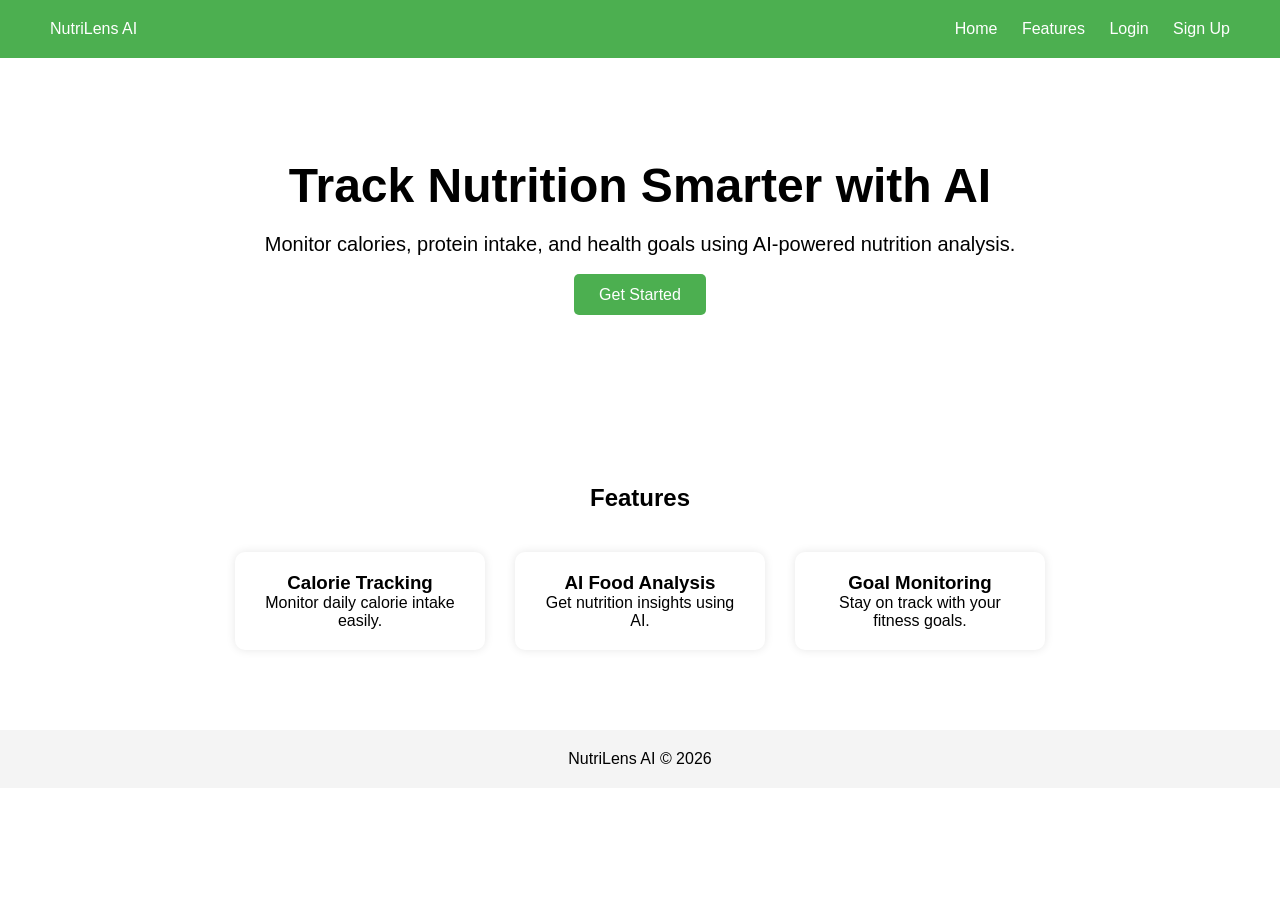
==== index.html @ bebe615d "Created landing page UI" ====
<!DOCTYPE html>
<html lang="en">
<head>
    <meta charset="UTF-8">
    <meta name="viewport" content="width=device-width, initial-scale=1.0">
    <title>NutriLens AI</title>

    <link rel="stylesheet" href="css/style.css">
</head>
<body>

    <nav>
        <div class="logo">
            NutriLens AI
        </div>

        <div class="nav-links">
            <a href="#">Home</a>
            <a href="#">Features</a>
            <a href="login.html">Login</a>
            <a href="signup.html">Sign Up</a>
        </div>
    </nav>

    <section class="hero">

        <h1>Track Nutrition Smarter with AI</h1>

        <p>
            Monitor calories, protein intake, and health goals
            using AI-powered nutrition analysis.
        </p>

        <a href="signup.html" class="btn">
            Get Started
        </a>

    </section>

    <section class="features">

        <h2>Features</h2>

        <div class="feature-container">

            <div class="card">
                <h3>Calorie Tracking</h3>
                <p>Monitor daily calorie intake easily.</p>
            </div>

            <div class="card">
                <h3>AI Food Analysis</h3>
                <p>Get nutrition insights using AI.</p>
            </div>

            <div class="card">
                <h3>Goal Monitoring</h3>
                <p>Stay on track with your fitness goals.</p>
            </div>

        </div>

    </section>

    <footer>
        <p>NutriLens AI © 2026</p>
    </footer>

</body>
</html>
---- css/style.css ----
*{
    margin:0;
    padding:0;
    box-sizing:border-box;
}

body{
    font-family:Arial, sans-serif;
}

nav{
    display:flex;
    justify-content:space-between;
    align-items:center;

    padding:20px 50px;

    background:#4CAF50;
    color:white;
}

.nav-links a{
    color:white;
    text-decoration:none;
    margin-left:20px;
}

.hero{
    text-align:center;

    padding:100px 20px;
}

.hero h1{
    font-size:48px;
    margin-bottom:20px;
}

.hero p{
    font-size:20px;
    margin-bottom:30px;
}

.btn{
    background:#4CAF50;
    color:white;

    padding:12px 25px;

    text-decoration:none;
    border-radius:5px;
}

.features{
    padding:80px 40px;
    text-align:center;
}

.feature-container{
    display:flex;
    justify-content:center;
    gap:30px;

    margin-top:40px;
}

.card{
    width:250px;

    padding:20px;

    border-radius:10px;

    box-shadow:0 0 10px rgba(0,0,0,0.1);
}

footer{
    text-align:center;

    padding:20px;

    background:#f4f4f4;
}
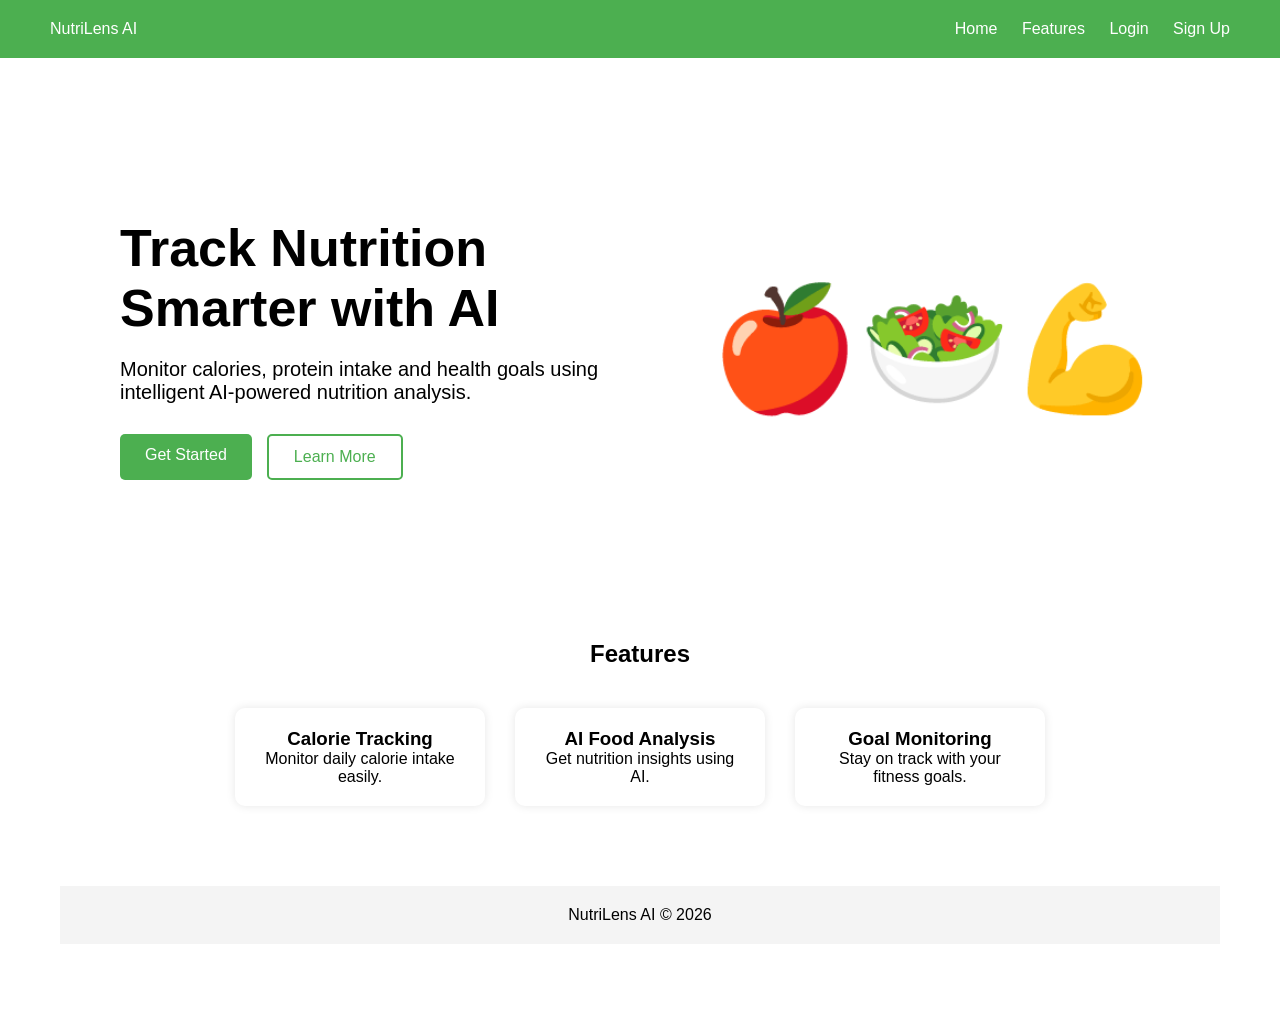
==== commit 6b5851a4: "Improved hero section layout" ====
--- a/index.html
+++ b/index.html
@@ -24,18 +24,42 @@
 
     <section class="hero">
 
-        <h1>Track Nutrition Smarter with AI</h1>
+        <section class="hero">
 
-        <p>
-            Monitor calories, protein intake, and health goals
-            using AI-powered nutrition analysis.
-        </p>
+    <div class="hero-content">
 
-        <a href="signup.html" class="btn">
-            Get Started
-        </a>
+        <div class="hero-text">
 
-    </section>
+            <h1>Track Nutrition Smarter with AI</h1>
+
+            <p>
+                Monitor calories, protein intake and health goals
+                using intelligent AI-powered nutrition analysis.
+            </p>
+
+            <div class="hero-buttons">
+
+                <a href="signup.html" class="btn">
+                    Get Started
+                </a>
+
+                <a href="#" class="btn-secondary">
+                    Learn More
+                </a>
+
+            </div>
+
+        </div>
+
+        <div class="hero-image">
+
+            🍎🥗💪
+
+        </div>
+
+    </div>
+
+</section>
 
     <section class="features">
 
--- a/css/style.css
+++ b/css/style.css
@@ -26,19 +26,36 @@
 }
 
 .hero{
-    text-align:center;
-
-    padding:100px 20px;
+    padding:80px 60px;
 }
 
-.hero h1{
-    font-size:48px;
+.hero-content{
+    display:flex;
+    justify-content:space-between;
+    align-items:center;
+}
+
+.hero-text{
+    width:50%;
+}
+
+.hero-text h1{
+    font-size:52px;
     margin-bottom:20px;
 }
 
-.hero p{
+.hero-text p{
     font-size:20px;
     margin-bottom:30px;
+}
+
+.hero-image{
+    font-size:120px;
+}
+
+.hero-buttons{
+    display:flex;
+    gap:15px;
 }
 
 .btn{
@@ -48,6 +65,18 @@
     padding:12px 25px;
 
     text-decoration:none;
+    border-radius:5px;
+}
+
+.btn-secondary{
+    padding:12px 25px;
+
+    border:2px solid #4CAF50;
+
+    text-decoration:none;
+
+    color:#4CAF50;
+
     border-radius:5px;
 }
 
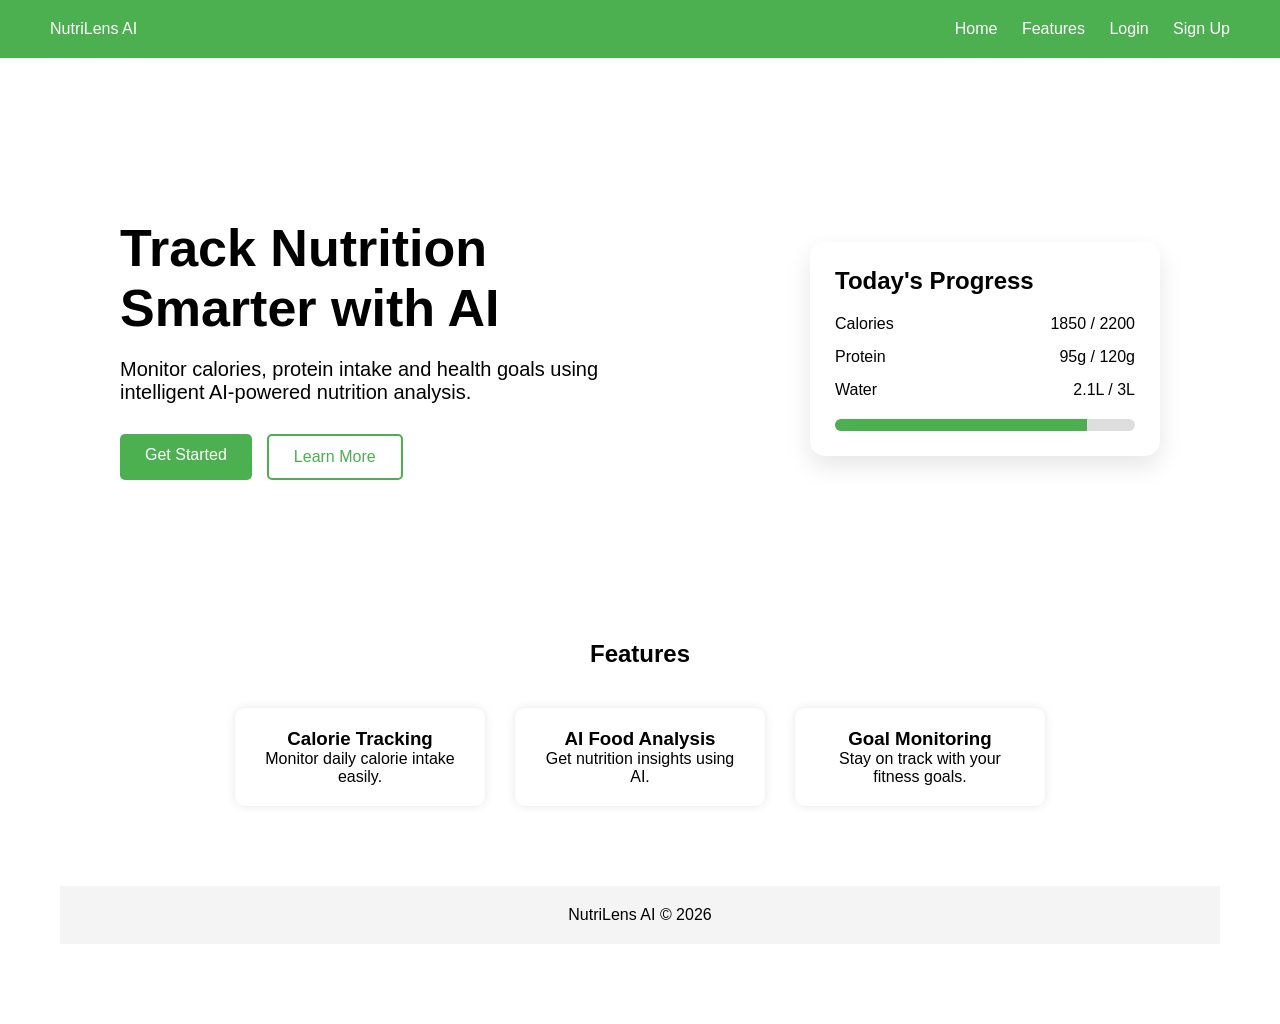
==== commit 2b5c3b7d: "Added dashboard preview section" ====
--- a/index.html
+++ b/index.html
@@ -53,11 +53,34 @@
 
         <div class="hero-image">
 
-            🍎🥗💪
+    <div class="dashboard-preview">
+
+        <h3>Today's Progress</h3>
+
+        <div class="metric">
+            <span>Calories</span>
+            <span>1850 / 2200</span>
+        </div>
+
+        <div class="metric">
+            <span>Protein</span>
+            <span>95g / 120g</span>
+        </div>
+
+        <div class="metric">
+            <span>Water</span>
+            <span>2.1L / 3L</span>
+        </div>
+
+        <div class="progress-bar">
+
+            <div class="progress-fill"></div>
 
         </div>
 
     </div>
+
+</div>
 
 </section>
 
--- a/css/style.css
+++ b/css/style.css
@@ -50,7 +50,9 @@
 }
 
 .hero-image{
-    font-size:120px;
+    display:flex;
+    justify-content:center;
+    align-items:center;
 }
 
 .hero-buttons{
@@ -109,4 +111,65 @@
     padding:20px;
 
     background:#f4f4f4;
+}
+
+.dashboard-preview{
+
+    width:350px;
+
+    background:white;
+
+    padding:25px;
+
+    border-radius:15px;
+
+    box-shadow:0 10px 25px rgba(0,0,0,0.1);
+}
+
+.dashboard-preview h3{
+    margin-bottom:20px;
+}
+
+.metric{
+    display:flex;
+
+    justify-content:space-between;
+
+    margin-bottom:15px;
+}
+
+.progress-bar{
+
+    width:100%;
+
+    height:12px;
+
+    background:#ddd;
+
+    border-radius:10px;
+
+    overflow:hidden;
+
+    margin-top:20px;
+}
+
+.progress-fill{
+
+    width:84%;
+
+    height:100%;
+
+    background:#4CAF50;
+}
+
+.dashboard-preview h3{
+    font-size:24px;
+    margin-bottom:20px;
+}
+
+.metric{
+    display:flex;
+    justify-content:space-between;
+    margin-bottom:15px;
+    font-size:16px;
 }
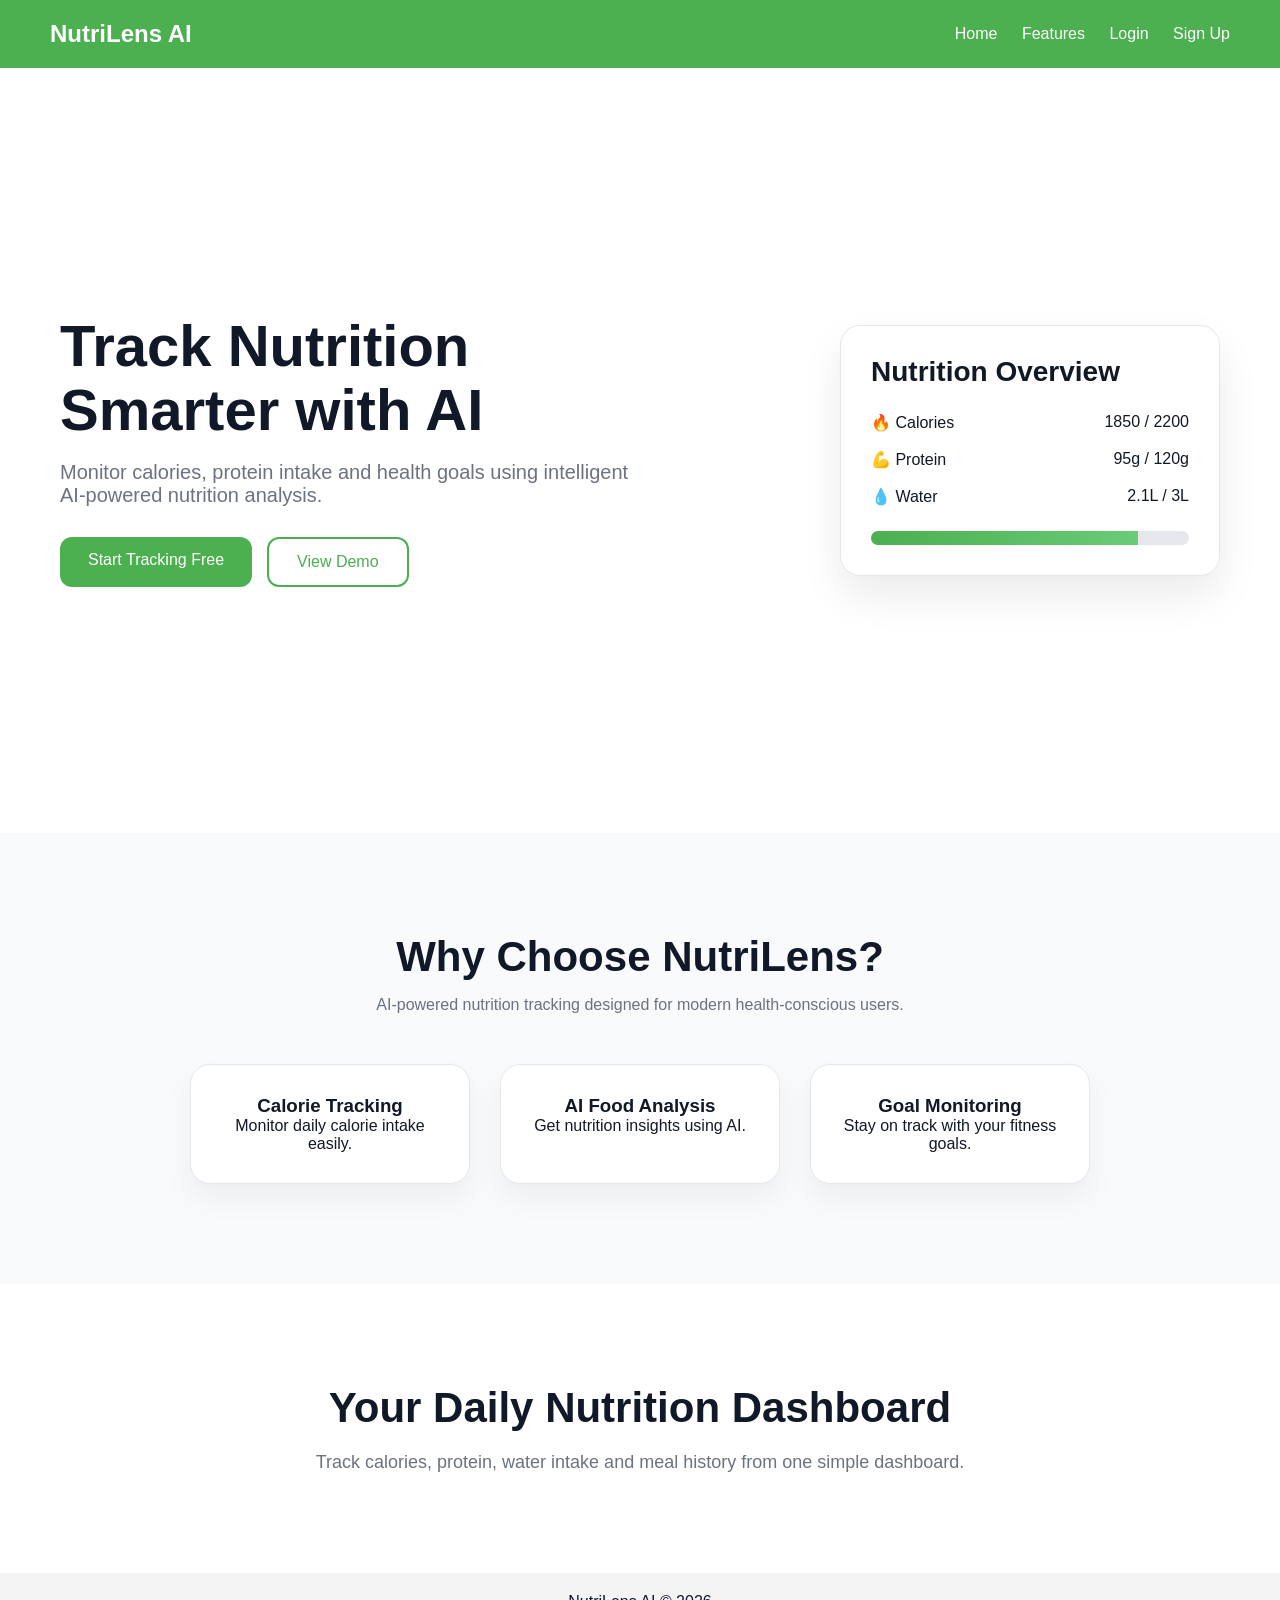
==== commit 4c868b08: "Modernized landing page and improved responsive design" ====
--- a/index.html
+++ b/index.html
@@ -15,8 +15,8 @@
         </div>
 
         <div class="nav-links">
-            <a href="#">Home</a>
-            <a href="#">Features</a>
+            <a href="index.html">Home</a>
+            <a href="#features">Features</a>
             <a href="login.html">Login</a>
             <a href="signup.html">Sign Up</a>
         </div>
@@ -24,69 +24,73 @@
 
     <section class="hero">
 
-        <section class="hero">
+        <div class="hero-content">
 
-    <div class="hero-content">
+            <div class="hero-text">
 
-        <div class="hero-text">
+                <h1>Track Nutrition Smarter with AI</h1>
 
-            <h1>Track Nutrition Smarter with AI</h1>
+                <p>
+                    Monitor calories, protein intake and health goals
+                    using intelligent AI-powered nutrition analysis.
+                </p>
 
-            <p>
-                Monitor calories, protein intake and health goals
-                using intelligent AI-powered nutrition analysis.
-            </p>
+                <div class="hero-buttons">
 
-            <div class="hero-buttons">
+                    <a href="signup.html" class="btn">
+                        Start Tracking Free
+                    </a>
 
-                <a href="signup.html" class="btn">
-                    Get Started
-                </a>
+                    <a href="#" class="btn-secondary">
+                        View Demo
+                    </a>
 
-                <a href="#" class="btn-secondary">
-                    Learn More
-                </a>
+                </div>
+
+            </div>
+
+            <div class="hero-image">
+
+                <div class="dashboard-preview">
+
+                    <h3>Nutrition Overview</h3>
+
+                    <div class="metric">
+                        <span>🔥 Calories</span>
+                        <span>1850 / 2200</span>
+                    </div>
+
+                    <div class="metric">
+                        <span>💪 Protein</span>
+                        <span>95g / 120g</span>
+                    </div>
+
+                    <div class="metric">
+                        <span>💧 Water</span>
+                        <span>2.1L / 3L</span>
+                    </div>
+
+                    <div class="progress-bar">
+                        <div class="progress-fill"></div>
+                    </div>
+
+                </div>
 
             </div>
 
         </div>
 
-        <div class="hero-image">
+    </section>
 
-    <div class="dashboard-preview">
+    <section id="features" class="features">
 
-        <h3>Today's Progress</h3>
+        <h2 class="section-title">
+            Why Choose NutriLens?
+        </h2>
 
-        <div class="metric">
-            <span>Calories</span>
-            <span>1850 / 2200</span>
-        </div>
-
-        <div class="metric">
-            <span>Protein</span>
-            <span>95g / 120g</span>
-        </div>
-
-        <div class="metric">
-            <span>Water</span>
-            <span>2.1L / 3L</span>
-        </div>
-
-        <div class="progress-bar">
-
-            <div class="progress-fill"></div>
-
-        </div>
-
-    </div>
-
-</div>
-
-</section>
-
-    <section class="features">
-
-        <h2>Features</h2>
+        <p class="section-subtitle">
+            AI-powered nutrition tracking designed for modern health-conscious users.
+        </p>
 
         <div class="feature-container">
 
@@ -109,6 +113,17 @@
 
     </section>
 
+    <section class="product-showcase">
+
+        <h2>Your Daily Nutrition Dashboard</h2>
+
+        <p>
+            Track calories, protein, water intake and meal history
+            from one simple dashboard.
+        </p>
+
+    </section>
+
     <footer>
         <p>NutriLens AI © 2026</p>
     </footer>
--- a/css/style.css
+++ b/css/style.css
@@ -4,28 +4,56 @@
     box-sizing:border-box;
 }
 
+html{
+    scroll-behavior:smooth;
+}
+
 body{
     font-family:Arial, sans-serif;
-}
+    background:#ffffff;
+    color:#111827;
+}
+
+/* NAVBAR */
 
 nav{
     display:flex;
     justify-content:space-between;
     align-items:center;
+    flex-wrap:wrap;
 
     padding:20px 50px;
 
     background:#4CAF50;
     color:white;
+
+    position:sticky;
+    top:0;
+    z-index:1000;
+}
+
+.logo{
+    font-size:24px;
+    font-weight:bold;
 }
 
 .nav-links a{
     color:white;
     text-decoration:none;
     margin-left:20px;
-}
+    transition:0.3s;
+}
+
+.nav-links a:hover{
+    opacity:0.8;
+}
+
+/* HERO */
 
 .hero{
+    min-height:85vh;
+    display:flex;
+    align-items:center;
     padding:80px 60px;
 }
 
@@ -33,6 +61,8 @@
     display:flex;
     justify-content:space-between;
     align-items:center;
+    width:100%;
+    gap:60px;
 }
 
 .hero-text{
@@ -40,19 +70,15 @@
 }
 
 .hero-text h1{
-    font-size:52px;
+    font-size:58px;
+    line-height:1.1;
     margin-bottom:20px;
 }
 
 .hero-text p{
     font-size:20px;
+    color:#6b7280;
     margin-bottom:30px;
-}
-
-.hero-image{
-    display:flex;
-    justify-content:center;
-    align-items:center;
 }
 
 .hero-buttons{
@@ -63,113 +89,259 @@
 .btn{
     background:#4CAF50;
     color:white;
-
-    padding:12px 25px;
-
+    padding:14px 28px;
     text-decoration:none;
-    border-radius:5px;
+    border-radius:12px;
+    transition:0.3s;
+}
+
+.btn:hover{
+    background:#45a049;
 }
 
 .btn-secondary{
-    padding:12px 25px;
-
+    padding:14px 28px;
     border:2px solid #4CAF50;
-
     text-decoration:none;
-
     color:#4CAF50;
-
-    border-radius:5px;
-}
+    border-radius:12px;
+    transition:0.3s;
+}
+
+.btn-secondary:hover{
+    background:#4CAF50;
+    color:white;
+}
+
+.hero-image{
+    display:flex;
+    justify-content:center;
+    align-items:center;
+}
+
+/* DASHBOARD */
+
+.dashboard-preview{
+    width:380px;
+    background:white;
+    padding:30px;
+    border-radius:20px;
+    border:1px solid #e5e7eb;
+    box-shadow:0 20px 40px rgba(0,0,0,0.08);
+    transition:0.3s;
+}
+
+.dashboard-preview:hover{
+    transform:translateY(-6px);
+}
+
+.dashboard-preview h3{
+    font-size:28px;
+    margin-bottom:25px;
+}
+
+.metric{
+    display:flex;
+    justify-content:space-between;
+    margin-bottom:18px;
+}
+
+.progress-bar{
+    width:100%;
+    height:14px;
+    background:#e5e7eb;
+    border-radius:20px;
+    overflow:hidden;
+    margin-top:25px;
+}
+
+.progress-fill{
+    width:84%;
+    height:100%;
+    background:linear-gradient(
+        90deg,
+        #4CAF50,
+        #6BCB77
+    );
+}
+
+/* FEATURES */
 
 .features{
-    padding:80px 40px;
-    text-align:center;
+    padding:100px 40px;
+    background:#f9fafb;
+    text-align:center;
+}
+
+.section-title{
+    font-size:42px;
+    margin-bottom:15px;
+}
+
+.section-subtitle{
+    color:#6b7280;
+    max-width:700px;
+    margin:auto;
+    margin-bottom:50px;
 }
 
 .feature-container{
     display:flex;
     justify-content:center;
     gap:30px;
-
-    margin-top:40px;
 }
 
 .card{
-    width:250px;
-
+    width:280px;
+    padding:30px;
+    background:white;
+    border-radius:20px;
+    border:1px solid #e5e7eb;
+    box-shadow:0 15px 30px rgba(0,0,0,0.05);
+    transition:0.3s;
+}
+
+.card:hover{
+    transform:translateY(-8px);
+}
+
+/* PRODUCT SHOWCASE */
+
+.product-showcase{
+    padding:100px 40px;
+    text-align:center;
+}
+
+.product-showcase h2{
+    font-size:42px;
+    margin-bottom:20px;
+}
+
+.product-showcase p{
+    max-width:700px;
+    margin:auto;
+    color:#6b7280;
+    font-size:18px;
+}
+
+/* FORMS */
+
+.form-container{
+    height:100vh;
+    display:flex;
+    justify-content:center;
+    align-items:center;
+    background:#f5f7fa;
+}
+
+.form-card{
+    width:400px;
+    background:white;
+    padding:35px;
+    border-radius:20px;
+    box-shadow:0 15px 30px rgba(0,0,0,0.08);
+}
+
+.form-card h2{
+    text-align:center;
+    margin-bottom:15px;
+}
+
+.form-subtitle{
+    text-align:center;
+    color:#666;
+    margin-bottom:20px;
+}
+
+.form-card form{
+    display:flex;
+    flex-direction:column;
+    gap:15px;
+}
+
+.form-card input{
+    padding:12px;
+    border:1px solid #ccc;
+    border-radius:12px;
+    font-size:16px;
+}
+
+.form-card button{
+    background:#4CAF50;
+    color:white;
+    border:none;
+    padding:12px;
+    border-radius:12px;
+    cursor:pointer;
+    transition:0.3s;
+}
+
+.form-card button:hover{
+    transform:translateY(-2px);
+}
+
+.form-card p{
+    text-align:center;
+    margin-top:20px;
+}
+
+/* FOOTER */
+
+footer{
+    text-align:center;
     padding:20px;
-
-    border-radius:10px;
-
-    box-shadow:0 0 10px rgba(0,0,0,0.1);
-}
-
-footer{
-    text-align:center;
-
-    padding:20px;
-
     background:#f4f4f4;
 }
 
-.dashboard-preview{
-
-    width:350px;
-
-    background:white;
-
-    padding:25px;
-
-    border-radius:15px;
-
-    box-shadow:0 10px 25px rgba(0,0,0,0.1);
-}
-
-.dashboard-preview h3{
-    margin-bottom:20px;
-}
-
-.metric{
-    display:flex;
-
-    justify-content:space-between;
-
-    margin-bottom:15px;
-}
-
-.progress-bar{
-
-    width:100%;
-
-    height:12px;
-
-    background:#ddd;
-
-    border-radius:10px;
-
-    overflow:hidden;
-
-    margin-top:20px;
-}
-
-.progress-fill{
-
-    width:84%;
-
-    height:100%;
-
-    background:#4CAF50;
-}
-
-.dashboard-preview h3{
-    font-size:24px;
-    margin-bottom:20px;
-}
-
-.metric{
-    display:flex;
-    justify-content:space-between;
-    margin-bottom:15px;
-    font-size:16px;
+/* MOBILE */
+
+@media(max-width:768px){
+
+    nav{
+        flex-direction:column;
+        gap:15px;
+    }
+
+    .hero{
+        padding:40px 20px;
+    }
+
+    .hero-content{
+        flex-direction:column;
+        text-align:center;
+    }
+
+    .hero-text{
+        width:100%;
+    }
+
+    .hero-text h1{
+        font-size:38px;
+    }
+
+    .hero-text p{
+        font-size:18px;
+    }
+
+    .hero-buttons{
+        justify-content:center;
+        flex-wrap:wrap;
+    }
+
+    .dashboard-preview{
+        width:100%;
+    }
+
+    .feature-container{
+        flex-direction:column;
+        align-items:center;
+    }
+
+    .card{
+        width:90%;
+    }
+
+    .form-card{
+        width:90%;
+    }
 }
